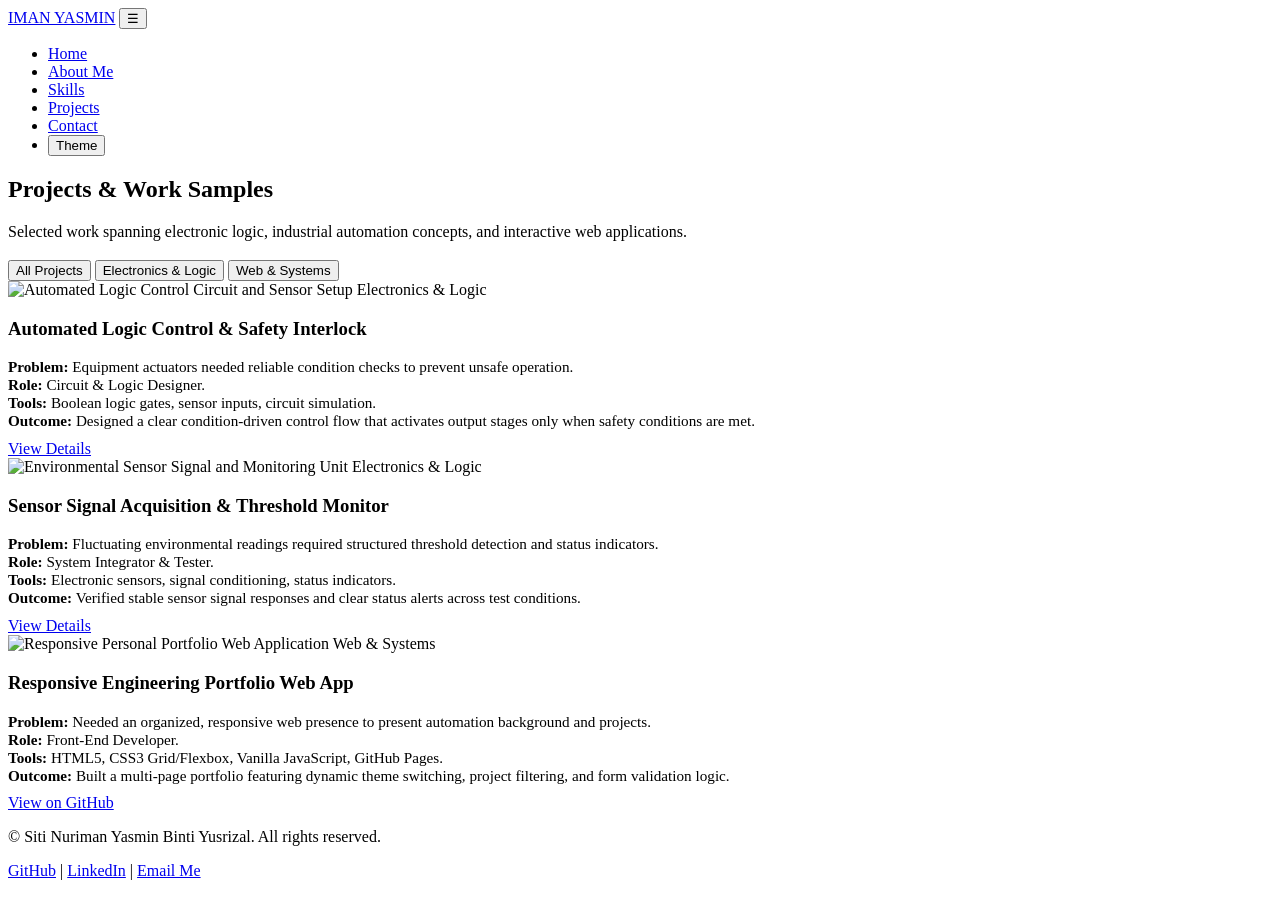
==== projects.html @ 12f3a1ce "Add files via upload" ====
<!DOCTYPE html>
<html lang="en">
<head>
  <meta charset="UTF-8">
  <meta name="viewport" content="width=device-width, initial-scale=1.0">
  <title>Projects | Siti Nuriman Yasmin Binti Yusrizal</title>
  <link rel="stylesheet" href="css/style.css">
</head>
<body>

  <header>
    <nav>
      <a href="index.html" class="logo">IMAN YASMIN</a>
      <button class="menu-toggle" id="menuToggle" aria-label="Toggle Menu">&#9776;</button>
      <ul class="nav-links" id="navLinks">
        <li><a href="index.html">Home</a></li>
        <li><a href="about.html">About Me</a></li>
        <li><a href="skills.html">Skills</a></li>
        <li><a href="projects.html" class="active">Projects</a></li>
        <li><a href="contact.html">Contact</a></li>
        <li><button id="themeToggle" class="btn btn-outline btn-small">Theme</button></li>
      </ul>
    </nav>
  </header>

  <main>
    <section>
      <h1>Projects &amp; Work Samples</h1>
      <p style="color: var(--text-muted); margin-bottom: 1.2rem;">
        Selected work spanning electronic logic, industrial automation concepts, and interactive web applications.
      </p>

      <div class="filter-group">
        <button class="btn btn-outline btn-small filter-btn active-filter" data-filter="all">All Projects</button>
        <button class="btn btn-outline btn-small filter-btn" data-filter="hardware">Electronics &amp; Logic</button>
        <button class="btn btn-outline btn-small filter-btn" data-filter="web">Web &amp; Systems</button>
      </div>

      <div class="grid-container">
        <!-- Project 1 -->
        <article class="card project-card" data-category="hardware">
          <img src="images/proj1.jpg" alt="Automated Logic Control Circuit and Sensor Setup">
          <span class="badge">Electronics &amp; Logic</span>
          <h3>Automated Logic Control &amp; Safety Interlock</h3>
          <p style="color: var(--text-muted); font-size: 0.95rem; margin-bottom: 0.6rem;">
            <strong>Problem:</strong> Equipment actuators needed reliable condition checks to prevent unsafe operation.<br>
            <strong>Role:</strong> Circuit &amp; Logic Designer.<br>
            <strong>Tools:</strong> Boolean logic gates, sensor inputs, circuit simulation.<br>
            <strong>Outcome:</strong> Designed a clear condition-driven control flow that activates output stages only when safety conditions are met.
          </p>
          <a href="https://github.com/" target="_blank" rel="noopener" class="btn btn-outline btn-small">View Details</a>
        </article>

        <!-- Project 2 -->
        <article class="card project-card" data-category="hardware">
          <img src="images/proj2.jpg" alt="Environmental Sensor Signal and Monitoring Unit">
          <span class="badge">Electronics &amp; Logic</span>
          <h3>Sensor Signal Acquisition &amp; Threshold Monitor</h3>
          <p style="color: var(--text-muted); font-size: 0.95rem; margin-bottom: 0.6rem;">
            <strong>Problem:</strong> Fluctuating environmental readings required structured threshold detection and status indicators.<br>
            <strong>Role:</strong> System Integrator &amp; Tester.<br>
            <strong>Tools:</strong> Electronic sensors, signal conditioning, status indicators.<br>
            <strong>Outcome:</strong> Verified stable sensor signal responses and clear status alerts across test conditions.
          </p>
          <a href="https://github.com/" target="_blank" rel="noopener" class="btn btn-outline btn-small">View Details</a>
        </article>

        <!-- Project 3 -->
        <article class="card project-card" data-category="web">
          <img src="images/proj3.jpg" alt="Responsive Personal Portfolio Web Application">
          <span class="badge">Web &amp; Systems</span>
          <h3>Responsive Engineering Portfolio Web App</h3>
          <p style="color: var(--text-muted); font-size: 0.95rem; margin-bottom: 0.6rem;">
            <strong>Problem:</strong> Needed an organized, responsive web presence to present automation background and projects.<br>
            <strong>Role:</strong> Front-End Developer.<br>
            <strong>Tools:</strong> HTML5, CSS3 Grid/Flexbox, Vanilla JavaScript, GitHub Pages.<br>
            <strong>Outcome:</strong> Built a multi-page portfolio featuring dynamic theme switching, project filtering, and form validation logic.
          </p>
          <a href="https://github.com/" target="_blank" rel="noopener" class="btn btn-outline btn-small">View on GitHub</a>
        </article>
      </div>
    </section>
  </main>

  <footer>
    <p>&copy; <span id="year"></span> Siti Nuriman Yasmin Binti Yusrizal. All rights reserved.</p>
    <p style="margin-top: 0.4rem;">
      <a href="https://github.com/" target="_blank" rel="noopener">GitHub</a> |
      <a href="https://linkedin.com/" target="_blank" rel="noopener">LinkedIn</a> |
      <a href="mailto:imanyasmin1311@gmail.com">Email Me</a>
    </p>
  </footer>

  <script src="js/script.js"></script>
</body>
</html>
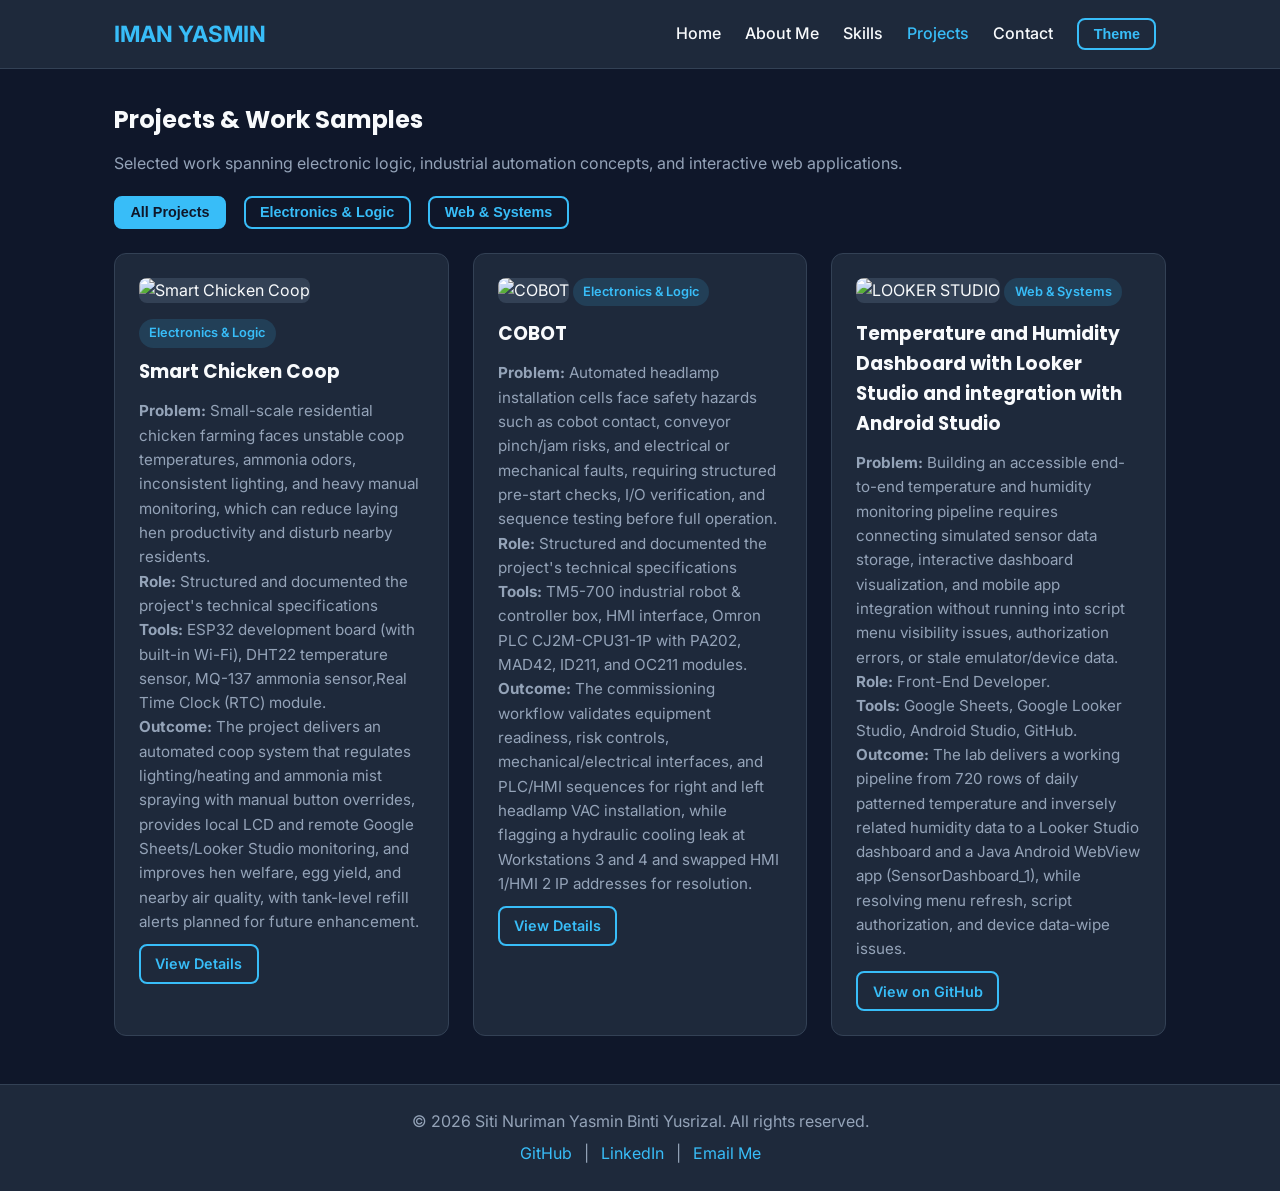
==== commit f6d7bc31: "Add files via upload" ====
--- a/projects.html
+++ b/projects.html
@@ -39,42 +39,42 @@
       <div class="grid-container">
         <!-- Project 1 -->
         <article class="card project-card" data-category="hardware">
-          <img src="images/proj1.jpg" alt="Automated Logic Control Circuit and Sensor Setup">
+          <img src="image/project_1.png" alt="Smart Chicken Coop">
           <span class="badge">Electronics &amp; Logic</span>
-          <h3>Automated Logic Control &amp; Safety Interlock</h3>
+          <h3>Smart Chicken Coop</h3>
           <p style="color: var(--text-muted); font-size: 0.95rem; margin-bottom: 0.6rem;">
-            <strong>Problem:</strong> Equipment actuators needed reliable condition checks to prevent unsafe operation.<br>
-            <strong>Role:</strong> Circuit &amp; Logic Designer.<br>
-            <strong>Tools:</strong> Boolean logic gates, sensor inputs, circuit simulation.<br>
-            <strong>Outcome:</strong> Designed a clear condition-driven control flow that activates output stages only when safety conditions are met.
+            <strong>Problem:</strong> Small-scale residential chicken farming faces unstable coop temperatures, ammonia odors, inconsistent lighting, and heavy manual monitoring, which can reduce laying hen productivity and disturb nearby residents.<br>
+            <strong>Role:</strong> Structured and documented the project's technical specifications<br>
+            <strong>Tools:</strong> ESP32 development board (with built-in Wi-Fi), DHT22 temperature sensor, MQ-137 ammonia sensor,Real Time Clock (RTC) module.<br>
+            <strong>Outcome:</strong> The project delivers an automated coop system that regulates lighting/heating and ammonia mist spraying with manual button overrides, provides local LCD and remote Google Sheets/Looker Studio monitoring, and improves hen welfare, egg yield, and nearby air quality, with tank-level refill alerts planned for future enhancement.
           </p>
           <a href="https://github.com/" target="_blank" rel="noopener" class="btn btn-outline btn-small">View Details</a>
         </article>
 
         <!-- Project 2 -->
         <article class="card project-card" data-category="hardware">
-          <img src="images/proj2.jpg" alt="Environmental Sensor Signal and Monitoring Unit">
+          <img src="image/project_2.png" alt="COBOT">
           <span class="badge">Electronics &amp; Logic</span>
-          <h3>Sensor Signal Acquisition &amp; Threshold Monitor</h3>
+          <h3>COBOT</h3>
           <p style="color: var(--text-muted); font-size: 0.95rem; margin-bottom: 0.6rem;">
-            <strong>Problem:</strong> Fluctuating environmental readings required structured threshold detection and status indicators.<br>
-            <strong>Role:</strong> System Integrator &amp; Tester.<br>
-            <strong>Tools:</strong> Electronic sensors, signal conditioning, status indicators.<br>
-            <strong>Outcome:</strong> Verified stable sensor signal responses and clear status alerts across test conditions.
+            <strong>Problem:</strong> Automated headlamp installation cells face safety hazards such as cobot contact, conveyor pinch/jam risks, and electrical or mechanical faults, requiring structured pre-start checks, I/O verification, and sequence testing before full operation.<br>
+            <strong>Role:</strong> Structured and documented the project's technical specifications<br>
+            <strong>Tools:</strong> TM5-700 industrial robot & controller box, HMI interface, Omron PLC CJ2M-CPU31-1P with PA202, MAD42, ID211, and OC211 modules.<br>
+            <strong>Outcome:</strong> The commissioning workflow validates equipment readiness, risk controls, mechanical/electrical interfaces, and PLC/HMI sequences for right and left headlamp VAC installation, while flagging a hydraulic cooling leak at Workstations 3 and 4 and swapped HMI 1/HMI 2 IP addresses for resolution.
           </p>
           <a href="https://github.com/" target="_blank" rel="noopener" class="btn btn-outline btn-small">View Details</a>
         </article>
 
         <!-- Project 3 -->
         <article class="card project-card" data-category="web">
-          <img src="images/proj3.jpg" alt="Responsive Personal Portfolio Web Application">
+          <img src="image/project_3.png" alt="LOOKER STUDIO">
           <span class="badge">Web &amp; Systems</span>
-          <h3>Responsive Engineering Portfolio Web App</h3>
+          <h3>Temperature and Humidity Dashboard with Looker Studio and integration with Android Studio</h3>
           <p style="color: var(--text-muted); font-size: 0.95rem; margin-bottom: 0.6rem;">
-            <strong>Problem:</strong> Needed an organized, responsive web presence to present automation background and projects.<br>
+            <strong>Problem:</strong> Building an accessible end-to-end temperature and humidity monitoring pipeline requires connecting simulated sensor data storage, interactive dashboard visualization, and mobile app integration without running into script menu visibility issues, authorization errors, or stale emulator/device data.<br>
             <strong>Role:</strong> Front-End Developer.<br>
-            <strong>Tools:</strong> HTML5, CSS3 Grid/Flexbox, Vanilla JavaScript, GitHub Pages.<br>
-            <strong>Outcome:</strong> Built a multi-page portfolio featuring dynamic theme switching, project filtering, and form validation logic.
+            <strong>Tools:</strong> Google Sheets, Google Looker Studio, Android Studio, GitHub.<br>
+            <strong>Outcome:</strong> The lab delivers a working pipeline from 720 rows of daily patterned temperature and inversely related humidity data to a Looker Studio dashboard and a Java Android WebView app (SensorDashboard_1), while resolving menu refresh, script authorization, and device data-wipe issues.
           </p>
           <a href="https://github.com/" target="_blank" rel="noopener" class="btn btn-outline btn-small">View on GitHub</a>
         </article>
--- a/css/style.css
+++ b/css/style.css
@@ -0,0 +1,385 @@
+@import url('https://fonts.googleapis.com/css2?family=Inter:wght@400;500;600&family=Poppins:wght@600;700&display=swap');
+
+:root {
+  --bg-color: #0f172a;
+  --card-bg: #1e293b;
+  --text-main: #f8fafc;
+  --text-muted: #94a3b8;
+  --accent: #38bdf8;
+  --accent-hover: #0284c7;
+  --border-color: #334155;
+}
+
+body.light-mode {
+  --bg-color: #f8fafc;
+  --card-bg: #ffffff;
+  --text-main: #0f172a;
+  --text-muted: #475569;
+  --accent: #0284c7;
+  --accent-hover: #0369a1;
+  --border-color: #cbd5e1;
+}
+
+* {
+  margin: 0;
+  padding: 0;
+  box-sizing: border-box;
+}
+
+body {
+  font-family: 'Inter', sans-serif;
+  background-color: var(--bg-color);
+  color: var(--text-main);
+  line-height: 1.6;
+  transition: background-color 0.3s ease, color 0.3s ease;
+}
+
+h1, h2, h3 {
+  font-family: 'Poppins', sans-serif;
+  margin-bottom: 0.75rem;
+}
+
+/* Header & Navigation */
+header {
+  background-color: var(--card-bg);
+  border-bottom: 1px solid var(--border-color);
+  position: sticky;
+  top: 0;
+  z-index: 100;
+}
+
+nav {
+  max-width: 1100px;
+  margin: auto;
+  padding: 1rem 1.5rem;
+  display: flex;
+  justify-content: space-between;
+  align-items: center;
+}
+
+.logo {
+  font-size: 1.4rem;
+  font-weight: 700;
+  color: var(--accent);
+  text-decoration: none;
+}
+
+.nav-links {
+  list-style: none;
+  display: flex;
+  gap: 1.5rem;
+  align-items: center;
+}
+
+.nav-links a {
+  text-decoration: none;
+  color: var(--text-main);
+  font-weight: 500;
+  transition: color 0.3s;
+}
+
+.nav-links a:hover,
+.nav-links a.active {
+  color: var(--accent);
+}
+
+.menu-toggle {
+  display: none;
+  background: none;
+  border: none;
+  color: var(--text-main);
+  font-size: 1.6rem;
+  cursor: pointer;
+}
+
+/* Main Layout */
+main {
+  max-width: 1100px;
+  margin: 2rem auto;
+  padding: 0 1.5rem;
+  min-height: 75vh;
+}
+
+section {
+  margin-bottom: 3rem;
+}
+
+/* Buttons */
+.btn {
+  display: inline-block;
+  background-color: var(--accent);
+  color: #0f172a;
+  padding: 0.7rem 1.4rem;
+  border-radius: 8px;
+  text-decoration: none;
+  font-weight: 600;
+  margin-right: 0.6rem;
+  margin-top: 0.8rem;
+  border: 2px solid var(--accent);
+  cursor: pointer;
+  transition: transform 0.2s, background-color 0.3s, color 0.3s;
+}
+
+.btn:hover {
+  background-color: var(--accent-hover);
+  border-color: var(--accent-hover);
+  color: #ffffff;
+  transform: translateY(-2px);
+}
+
+.btn-outline {
+  background: transparent;
+  color: var(--accent);
+}
+
+.btn-outline:hover {
+  background-color: var(--accent);
+  color: #0f172a;
+}
+
+.btn-small {
+  padding: 0.4rem 0.9rem;
+  font-size: 0.9rem;
+  margin-top: 0;
+}
+
+/* Hero Section */
+.hero {
+  display: grid;
+  grid-template-columns: 1.2fr 0.8fr;
+  gap: 2rem;
+  align-items: center;
+  padding: 2rem 0;
+}
+
+.hero img {
+  width: 270px;
+  height: 270px;
+  object-fit: cover;
+  border-radius: 50%;
+  border: 4px solid var(--accent);
+  box-shadow: 0 10px 25px rgba(56, 189, 248, 0.2);
+  justify-self: center;
+}
+
+/* Cards & Grid */
+.grid-container {
+  display: grid;
+  grid-template-columns: repeat(auto-fit, minmax(290px, 1fr));
+  gap: 1.5rem;
+  margin-top: 1.2rem;
+}
+
+.card {
+  background-color: var(--card-bg);
+  border: 1px solid var(--border-color);
+  border-radius: 12px;
+  padding: 1.5rem;
+  transition: transform 0.3s ease, border-color 0.3s ease;
+}
+
+.card:hover {
+  transform: translateY(-5px);
+  border-color: var(--accent);
+}
+
+.card img {
+  width: 100%;
+  height: 180px;
+  object-fit: cover;
+  border-radius: 8px;
+  margin-bottom: 1rem;
+  background-color: #334155;
+}
+
+.badge {
+  display: inline-block;
+  background-color: rgba(56, 189, 248, 0.15);
+  color: var(--accent);
+  padding: 0.25rem 0.65rem;
+  border-radius: 20px;
+  font-size: 0.8rem;
+  font-weight: 600;
+  margin-bottom: 0.6rem;
+}
+
+/* Lists inside main */
+.styled-list {
+  margin-left: 1.5rem;
+  margin-top: 0.5rem;
+  color: var(--text-muted);
+}
+
+.styled-list li {
+  margin-bottom: 0.4rem;
+}
+
+/* Skill Bars */
+.skill-bar-container {
+  margin-bottom: 1.2rem;
+}
+
+.skill-info {
+  display: flex;
+  justify-content: space-between;
+  margin-bottom: 0.3rem;
+  font-weight: 500;
+}
+
+.progress-bg {
+  width: 100%;
+  height: 10px;
+  background-color: var(--border-color);
+  border-radius: 6px;
+  overflow: hidden;
+}
+
+.progress-fill {
+  height: 100%;
+  background-color: var(--accent);
+  border-radius: 6px;
+  transition: width 1s ease-in-out;
+}
+
+/* Table */
+.table-wrapper {
+  overflow-x: auto;
+}
+
+table {
+  width: 100%;
+  border-collapse: collapse;
+  margin-top: 1rem;
+  background-color: var(--card-bg);
+  border-radius: 8px;
+  overflow: hidden;
+}
+
+th, td {
+  padding: 1rem;
+  text-align: left;
+  border-bottom: 1px solid var(--border-color);
+}
+
+th {
+  background-color: rgba(56, 189, 248, 0.15);
+  color: var(--accent);
+}
+
+/* Filter Buttons */
+.filter-group {
+  margin-bottom: 1.5rem;
+  display: flex;
+  flex-wrap: wrap;
+  gap: 0.5rem;
+}
+
+.filter-btn.active-filter {
+  background-color: var(--accent);
+  color: #0f172a;
+}
+
+/* Contact Form */
+.form-group {
+  margin-bottom: 1.2rem;
+}
+
+label {
+  display: block;
+  margin-bottom: 0.4rem;
+  font-weight: 500;
+}
+
+input, textarea {
+  width: 100%;
+  padding: 0.75rem;
+  border-radius: 8px;
+  border: 1px solid var(--border-color);
+  background-color: var(--card-bg);
+  color: var(--text-main);
+  font-family: inherit;
+}
+
+input:focus, textarea:focus {
+  outline: none;
+  border-color: var(--accent);
+}
+
+.error-msg {
+  color: #f87171;
+  font-size: 0.85rem;
+  margin-top: 0.3rem;
+}
+
+.success-msg {
+  background-color: rgba(16, 185, 129, 0.15);
+  border: 1px solid #10b981;
+  color: #10b981;
+  padding: 1rem;
+  border-radius: 8px;
+  margin-top: 1rem;
+  display: none;
+}
+
+/* Footer */
+footer {
+  text-align: center;
+  padding: 1.5rem;
+  background-color: var(--card-bg);
+  border-top: 1px solid var(--border-color);
+  color: var(--text-muted);
+  margin-top: 3rem;
+}
+
+footer a {
+  color: var(--accent);
+  text-decoration: none;
+  margin: 0 0.5rem;
+}
+
+/* Breakpoint 1: Tablet (<= 768px) */
+@media (max-width: 768px) {
+  .hero {
+    grid-template-columns: 1fr;
+    text-align: center;
+  }
+
+  .menu-toggle {
+    display: block;
+  }
+
+  .nav-links {
+    display: none;
+    flex-direction: column;
+    position: absolute;
+    top: 65px;
+    left: 0;
+    width: 100%;
+    background-color: var(--card-bg);
+    padding: 1.5rem;
+    border-bottom: 1px solid var(--border-color);
+  }
+
+  .nav-links.show {
+    display: flex;
+  }
+}
+
+/* Breakpoint 2: Mobile (<= 480px) */
+@media (max-width: 480px) {
+  h1 {
+    font-size: 1.6rem;
+  }
+
+  .hero img {
+    width: 200px;
+    height: 200px;
+  }
+
+  .btn {
+    display: block;
+    width: 100%;
+    text-align: center;
+    margin-right: 0;
+  }
+}
